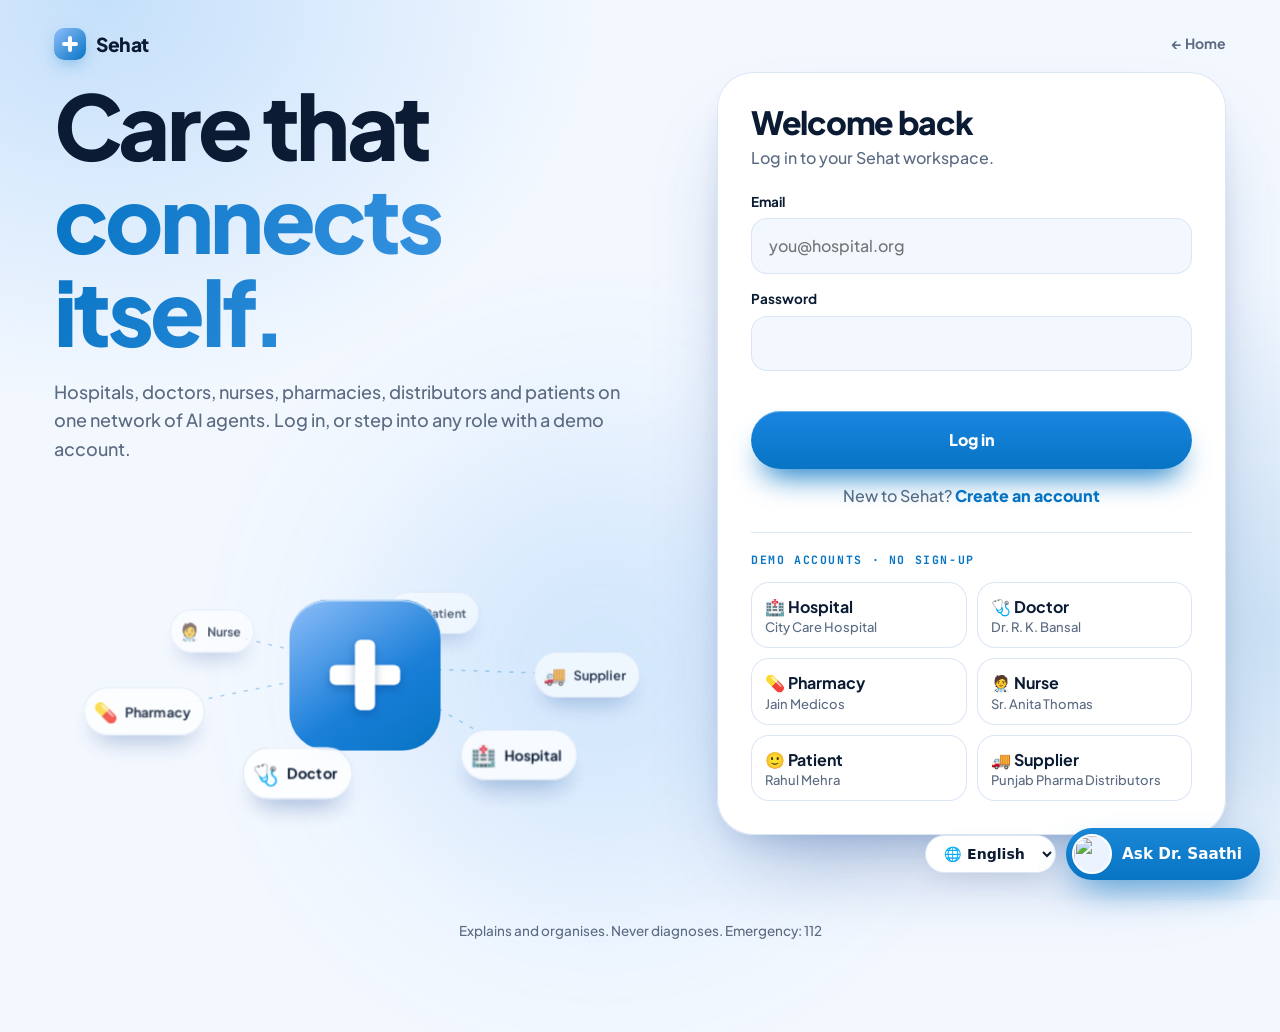
==== app.html @ 888f2907 "feat(journal): richer daily check-in with live summary and guidance Emoji moods, symptom chips, pain" ====
<!doctype html>
<html lang="en">
<head>
<meta charset="utf-8">
<meta name="viewport" content="width=device-width,initial-scale=1">
<script>try{var th=localStorage.getItem("sehat_theme");if(th!=="dark"&&th!=="light")th=matchMedia("(prefers-color-scheme: dark)").matches?"dark":"light";document.documentElement.dataset.theme=th}catch(e){document.documentElement.dataset.theme="light"}</script>
<meta name="theme-color" content="#0774C4">
<title>Sehat · Workspace</title>
<link rel="icon" href="/favicon.svg?v=2" type="image/svg+xml">
<link rel="preconnect" href="https://fonts.googleapis.com"><link rel="stylesheet" href="https://fonts.googleapis.com/css2?family=Manrope:wght@600;700;800&family=Outfit:wght@500;600;700&family=IBM+Plex+Mono:wght@500;600&family=Plus+Jakarta+Sans:wght@400;500;600;700&display=swap">
<link rel="stylesheet" href="style.css?v=10">
</head>
<body>
<header class="topbar">
  <a class="brand" href="/" aria-label="Sehat home"><span class="brand-mark" aria-hidden="true"></span><span class="brand-name">Sehat</span></a>
  <div class="top-right">
    <span class="pill" id="netChip"></span><span class="userchip" id="userChip"></span>
    <button type="button" class="themebtn" onclick="flipTheme()" aria-label="Switch theme">◐</button>
    <button class="btn sm ghost" onclick="logout()">Switch role</button>
  </div>
</header>
<div class="shell">
  <aside class="side">
    <div class="org" id="org"></div>
    <nav class="nav" id="nav" aria-label="Main"></nav>
  </aside>
  <main class="main" id="main"></main>
</div>
<div id="toast"></div>
<script>function flipTheme(){var t=document.documentElement.dataset.theme==="dark"?"light":"dark";document.documentElement.dataset.theme=t;try{localStorage.setItem("sehat_theme",t)}catch(e){}}</script>
<script src="data.js?v=11"></script>
<script src="app.js?v=13"></script>
<script src="suites.js?v=15"></script>
<script src="journal.js?v=11"></script>
<script src="https://cdn.jsdelivr.net/npm/tesseract.js@5.1.0/dist/tesseract.min.js"></script>
<script>
// network status chip: shows whether this screen is live-synced with other devices in the same room
function paintNet(){var c=document.getElementById('netChip');if(!c||typeof Store==='undefined')return;var n=Store.cloud,t={live:['ok','● Live network'],connecting:['warn','◌ Connecting…'],error:['bad','● Offline · this device only'],off:['','● This device only']}[n.status]||['',''];c.className='pill '+t[0];c.textContent=t[1]+(n.status==='live'?' · room '+n.room:'');c.title='Every device that opens Sehat in room '+n.room+' shares the same live data. Join another room with ?room=NAME';}
addEventListener('sehat-cloud',paintNet);addEventListener('load',paintNet);
</script>
<script src="assistant.js?v=5"></script>
</body>
</html>
---- style.css ----
/* Sehat network hub. Tokens, chrome and components are copied from Sehat Copilot
   (copilot/public/styles.css: base system + the 2026 blue remap at the end) so every
   hub page looks like the patient app. Hub class names (.ghost, .sm, .pill, .kpi) map onto them. */
:root{color-scheme:light;
  --teal:#0774C4;--teal-dark:#055A99;--teal-tint:#EAF3FE;--cyan:#8EBEF9;
  --ink:#0A1B2E;--muted:#5B6B80;--bg:#F3F7FC;--card:rgba(255,255,255,.86);--card-solid:#fff;
  --line:#DCE7F5;--line-light:rgba(220,231,245,.8);
  --ok:#059669;--warn:#D97706;--crit:#DC2626;--ok-bg:#D1FAE5;--warn-bg:#FEF3C7;--crit-bg:#FEE2E2;
  --radius:22px;--radius-sm:12px;
  --mono:"IBM Plex Mono",ui-monospace,Menlo,Consolas,monospace;
  --sans:"Plus Jakarta Sans","Outfit","Noto Sans Devanagari",system-ui,-apple-system,sans-serif;
  --display:"Manrope","Plus Jakarta Sans",system-ui,sans-serif;
  --shadow:0 1px 0 rgba(255,255,255,.9) inset,0 10px 30px -14px rgba(7,40,80,.18),0 1px 2px rgba(7,40,80,.04);
  --shadow-lg:0 1px 0 rgba(255,255,255,.9) inset,0 26px 60px -22px rgba(7,40,80,.28),0 2px 6px rgba(7,40,80,.05);
  /* hub aliases */
  --txt:var(--ink);--mut:var(--muted);--pri:var(--teal);--pri2:var(--cyan);--soft:var(--teal-tint);--bad:var(--crit);--r:var(--radius)}
:root[data-theme="dark"]{color-scheme:dark;
  --teal:#8EBEF9;--teal-dark:#B5D5FC;--teal-tint:rgba(142,190,249,.12);--cyan:#4FA3F0;--ink:#EAF2FD;--muted:#8FA3BD;--bg:#050D18;
  --card:rgba(10,24,42,.72);--card-solid:#0B1A2E;--line:rgba(142,190,249,.12);--line-light:rgba(142,190,249,.08);
  --ok-bg:rgba(5,150,105,.18);--warn-bg:rgba(217,119,6,.18);--crit-bg:rgba(220,38,38,.18);
  --shadow:0 1px 0 rgba(255,255,255,.05) inset,0 18px 40px -16px rgba(0,0,0,.75);
  --shadow-lg:0 1px 0 rgba(255,255,255,.07) inset,0 30px 70px -20px rgba(0,0,0,.85)}
*{box-sizing:border-box}html{-webkit-text-size-adjust:100%;scroll-behavior:smooth}
body{margin:0;background:var(--bg);color:var(--ink);font-family:var(--sans);font-size:15.5px;line-height:1.55;letter-spacing:-.01em;overflow-x:hidden;-webkit-font-smoothing:antialiased}
body::before{content:"";position:fixed;inset:0;z-index:-1;pointer-events:none;background:radial-gradient(70vw 50vw at 85% -10%,rgba(142,190,249,.55),transparent 60%),radial-gradient(50vw 40vw at -5% 105%,rgba(7,116,196,.14),transparent 60%),linear-gradient(180deg,#F7FAFE 0%,#EDF3FB 100%)}
:root[data-theme="dark"] body::before{background:radial-gradient(60vw 45vw at 85% -10%,rgba(7,116,196,.42),transparent 62%),radial-gradient(45vw 40vw at 0% 110%,rgba(142,190,249,.12),transparent 60%),linear-gradient(180deg,#06101D 0%,#040A13 100%)}
a{color:inherit}p{margin:0 0 .6em}
h1,h2,h3,h4,.brand-name{font-family:var(--display);margin:0;line-height:1.25}
h1{font-size:clamp(1.8rem,3vw,2.6rem);font-weight:800;letter-spacing:-.045em;line-height:1.06}h2{font-size:1.5rem;font-weight:800;letter-spacing:-.035em}h3{font-size:1.08rem;font-weight:700;letter-spacing:-.02em}
button,input,select,textarea{font:inherit;color:inherit}

/* top bar + logo (Copilot .topbar / .brand / .brand-mark) */
.topbar{position:sticky;top:0;z-index:30;display:flex;align-items:center;justify-content:space-between;gap:14px;padding:12px 24px;background:rgba(247,250,254,.72);-webkit-backdrop-filter:blur(20px) saturate(160%);backdrop-filter:blur(20px) saturate(160%);border-bottom:1px solid var(--line)}
:root[data-theme="dark"] .topbar{background:rgba(5,13,24,.66)}
.top-right{display:flex;align-items:center;gap:12px;flex-wrap:wrap}
.brand{display:flex;align-items:center;gap:12px;min-width:0;text-decoration:none;color:inherit}
.brand-mark{width:32px;height:32px;border-radius:10px;background:linear-gradient(135deg,#8EBEF9,#0774C4);box-shadow:0 6px 18px -6px rgba(7,116,196,.6);position:relative;flex:none;transition:transform .25s cubic-bezier(.16,1,.3,1)}
.brand:hover .brand-mark{transform:scale(1.08) rotate(3deg)}
.brand-mark::before,.brand-mark::after{content:"";position:absolute;background:#fff;border-radius:2px}
.brand-mark::before{left:14px;top:8px;width:4px;height:16px}.brand-mark::after{left:8px;top:14px;width:16px;height:4px}
.brand-name{font-weight:800;font-size:1.24rem;white-space:nowrap;letter-spacing:-.03em;background:linear-gradient(135deg,var(--ink) 60%,var(--teal-dark) 100%);-webkit-background-clip:text;background-clip:text;-webkit-text-fill-color:transparent}
.userchip{display:inline-flex;align-items:center;gap:8px;border:1px solid var(--line);background:var(--card);border-radius:999px;padding:5px 12px 5px 6px;font-size:.86rem;font-weight:600}
.userchip i{font-style:normal;width:26px;height:26px;border-radius:50%;display:grid;place-items:center;background:var(--teal-tint)}
.themebtn{width:36px;height:36px;border-radius:50%;border:1px solid var(--line);background:var(--card);cursor:pointer;display:grid;place-items:center}

/* buttons (Copilot .btn / .btn.primary / .btn.secondary / .btn.small) */
.btn{display:inline-flex;align-items:center;justify-content:center;gap:8px;font-family:"Outfit",var(--sans);border:0;background:linear-gradient(180deg,#1A86D6 0%,#0774C4 100%);color:#fff;padding:11px 22px;border-radius:999px;cursor:pointer;font-weight:700;font-size:.95rem;text-decoration:none;letter-spacing:-.005em;box-shadow:0 10px 24px -10px rgba(7,116,196,.7),0 1px 0 rgba(255,255,255,.3) inset;transition:transform .25s cubic-bezier(.2,.8,.2,1),box-shadow .25s ease,background .25s ease}
.btn:hover:not(:disabled){transform:translateY(-2px);box-shadow:0 16px 32px -12px rgba(7,116,196,.8),0 1px 0 rgba(255,255,255,.3) inset}
.btn:active{transform:translateY(1px) scale(.97)}
:root[data-theme="dark"] .btn{background:linear-gradient(180deg,#A6CCFA 0%,#8EBEF9 100%);color:#04213F}
.btn.ghost{background:rgba(255,255,255,.88);color:var(--teal-dark);border:1px solid var(--line);box-shadow:0 1px 2px rgba(15,23,42,.04),inset 0 1px 0 rgba(255,255,255,.85)}
:root[data-theme="dark"] .btn.ghost{background:rgba(142,190,249,.08);color:var(--teal-dark)}
.btn.sm{padding:7px 14px;font-size:.86rem;font-weight:600}
.btn.red{background:linear-gradient(180deg,#EF4444,#DC2626);color:#fff;box-shadow:0 10px 24px -10px rgba(220,38,38,.6)}
.btn:disabled{opacity:.5;cursor:not-allowed;transform:none}
.link{background:none;border:0;color:var(--muted);cursor:pointer;font:inherit;padding:0;text-align:left}.link:hover{color:var(--teal)}

/* surfaces (Copilot .card / .stat / .kicker / .badge / .flag) */
.card{background:var(--card);-webkit-backdrop-filter:blur(14px);backdrop-filter:blur(14px);border:1px solid var(--line);border-radius:var(--radius);padding:22px 24px;box-shadow:var(--shadow);position:relative;transition:transform .45s cubic-bezier(.2,.8,.2,1),box-shadow .45s ease,border-color .3s ease}
.card:hover{box-shadow:var(--shadow-lg)}
/* anything that responds to hover is clickable: lift on hover, press on click, keyboard focus ring */
button.card{font:inherit;color:inherit;text-align:left;width:100%;cursor:pointer}
.card.click{cursor:pointer}.card.click:hover{transform:translateY(-3px);border-color:rgba(142,190,249,.75)}.card.click:active{transform:translateY(0) scale(.98)}
.card.click:focus-visible{outline:3px solid rgba(142,190,249,.8);outline-offset:2px}
.kpi.click span{transition:color .2s}.kpi.click:hover span{color:var(--teal-dark)}
.feed div.click{cursor:pointer;border-radius:12px;padding-left:8px;padding-right:8px;margin:0 -8px;transition:background .2s}.feed div.click:hover{background:var(--teal-tint)}.feed div.click:active{transform:scale(.99)}
.feed .go{color:var(--teal);font-weight:700;opacity:0;transition:opacity .2s}.feed div.click:hover .go{opacity:1}
.grid{display:grid;gap:16px}.g2{grid-template-columns:repeat(2,minmax(0,1fr))}.g3{grid-template-columns:repeat(3,minmax(0,1fr))}.g4{grid-template-columns:repeat(4,minmax(0,1fr))}
@media(max-width:900px){.g3,.g4{grid-template-columns:1fr 1fr}.g2{grid-template-columns:1fr}}@media(max-width:560px){.g3,.g4{grid-template-columns:1fr}}
.row{display:flex;gap:12px;align-items:center;flex-wrap:wrap}.sp{flex:1}
.muted{color:var(--muted);font-size:.88rem}
.pill{display:inline-flex;align-items:center;gap:6px;border-radius:999px;padding:2px 10px;font-size:.8rem;font-weight:700;line-height:1.5;white-space:nowrap;border:1px solid rgba(7,116,196,.25);color:var(--teal-dark);background:var(--teal-tint)}
.pill.ok{color:var(--ok);background:var(--ok-bg);border-color:rgba(16,185,129,.3)}
.pill.warn{color:var(--warn);background:var(--warn-bg);border-color:rgba(245,158,11,.35)}
.pill.bad{color:var(--crit);background:var(--crit-bg);border-color:rgba(239,68,68,.35)}
.eyebrow,.kicker{font-family:var(--mono);font-size:.72rem;font-weight:600;text-transform:uppercase;letter-spacing:.18em;color:var(--teal)}
.kicker::before{content:"";display:inline-block;width:18px;height:1px;background:currentColor;vertical-align:middle;margin-right:10px;opacity:.7}
.kpi{border-radius:22px;padding:20px 22px;overflow:hidden}
.kpi b{display:block;font-family:var(--display);font-size:2.3rem;font-weight:800;line-height:1;letter-spacing:-.03em;margin-bottom:6px;color:var(--teal-dark)}
.kpi span{color:var(--muted);font-size:.92rem;font-weight:600}
.ai{display:flex;gap:12px;align-items:flex-start;border-radius:16px;padding:14px 16px;background:linear-gradient(135deg,rgba(7,116,196,.10),rgba(142,190,249,.08));border:1px solid rgba(7,116,196,.22);margin-bottom:14px}
.ai b{color:var(--teal-dark)}

/* forms + tables */
input,select,textarea{width:100%;background:var(--card-solid);border:1px solid var(--line);color:var(--ink);border-radius:14px;padding:10px 13px;font:inherit;transition:border-color .2s ease,box-shadow .2s ease}
input:focus,select:focus,textarea:focus{border-color:var(--teal);box-shadow:0 0 0 4px rgba(142,190,249,.35);outline:none}
:focus-visible{outline:3px solid rgba(142,190,249,.8);outline-offset:2px}
textarea{min-height:90px;resize:vertical}label{display:block;font-size:.84rem;font-weight:600;color:var(--muted);margin:12px 0 5px}
table{width:100%;border-collapse:collapse;font-size:.92rem}th,td{text-align:left;padding:10px 8px;border-bottom:1px solid var(--line)}
th{font-family:var(--mono);color:var(--muted);font-weight:600;font-size:.7rem;text-transform:uppercase;letter-spacing:.1em}

/* app shell (Copilot .shell / .nav / .main) */
.shell{display:grid;grid-template-columns:250px minmax(0,1fr);max-width:1360px;margin:0 auto;gap:16px}
.side{position:sticky;top:64px;align-self:start;display:flex;flex-direction:column;gap:12px;padding:22px 12px;max-height:calc(100vh - 64px);overflow:auto}
.org{border-radius:16px;padding:12px 14px;font-size:.84rem;background:var(--card);border:1px solid var(--line);box-shadow:var(--shadow)}.org b{display:block;font-family:var(--display);font-size:1rem}
.nav{display:flex;flex-direction:column;gap:4px}
.nav a{display:flex;align-items:center;gap:10px;border:1px solid transparent;padding:11px 14px;border-radius:14px;cursor:pointer;color:var(--muted);font-weight:600;font-size:.94rem;text-decoration:none;position:relative;overflow:hidden;transition:background .25s ease,color .25s ease,transform .25s ease}
.nav a:hover{background:rgba(7,116,196,.08);color:var(--ink);transform:translateX(3px)}
.nav a.on{background:linear-gradient(90deg,rgba(142,190,249,.22),rgba(142,190,249,0));color:var(--teal-dark);font-weight:700}
.nav a.on::before{content:"";position:absolute;left:0;top:8px;bottom:8px;width:4px;border-radius:0 4px 4px 0;background:linear-gradient(180deg,#8EBEF9,#0774C4);box-shadow:0 0 14px rgba(7,116,196,.6)}
.nav .h{font-family:var(--mono);font-size:.68rem;text-transform:uppercase;letter-spacing:.14em;color:var(--muted);margin:14px 14px 4px}
.nav a.ws{background:linear-gradient(180deg,#1A86D6,#0774C4);color:#fff}
.main{padding:24px 28px 48px;min-width:0}
.main.rise>*{animation:v3rise .5s cubic-bezier(.2,.8,.2,1) both}
@keyframes v3rise{from{opacity:0;transform:translateY(14px)}to{opacity:1;transform:none}}
.head{margin-bottom:22px}.head p{margin:6px 0 0;color:var(--muted);font-size:1.04rem;max-width:62ch}
@media(max-width:820px){.shell{grid-template-columns:1fr}.side{position:static;max-height:none}.main{padding:18px 16px}.topbar{padding:10px 16px}}

/* hub widgets */
.agent{display:flex;flex-direction:column;gap:6px}.agent .ic{font-size:26px}.agent p{margin:0;color:var(--muted);font-size:.88rem;flex:1}
.feed div{padding:9px 0;border-bottom:1px solid var(--line);font-size:.92rem}.feed small{color:var(--muted)}
.steps{display:flex;gap:4px;margin:10px 0}.steps span{flex:1;height:6px;border-radius:9px;background:var(--line)}.steps span.on{background:linear-gradient(90deg,#8EBEF9,#0774C4)}
.msg{padding:9px 13px;border-radius:16px;margin:6px 0;max-width:80%;font-size:.92rem}.msg.me{background:var(--teal);color:#fff;margin-left:auto}.msg.them{background:var(--teal-tint)}
#toast{position:fixed;bottom:20px;right:20px;background:var(--ink);color:var(--bg);padding:11px 18px;border-radius:999px;font-weight:600;opacity:0;transition:.25s;pointer-events:none;z-index:50}#toast.on{opacity:1}
.hero-card{padding:34px 38px;border-radius:28px;color:#EAF2FD;border:1px solid rgba(142,190,249,.35);position:relative;overflow:hidden;margin-bottom:20px;
  background:radial-gradient(120% 140% at 100% 0%,rgba(142,190,249,.55) 0%,rgba(142,190,249,0) 45%),radial-gradient(90% 120% at 0% 100%,rgba(3,40,80,.9) 0%,rgba(3,40,80,0) 60%),linear-gradient(135deg,#0774C4 0%,#04437A 100%);
  box-shadow:0 40px 80px -30px rgba(7,116,196,.6),0 1px 0 rgba(255,255,255,.25) inset}
.hero-card .eyebrow{color:#B9D7FB}.hero-card h2{font-size:clamp(26px,3vw,40px);max-width:620px;margin:6px 0 8px;color:#fff}.hero-card p{max-width:62%;margin:0;color:#DCEBFD}
.hero-card .orbic{position:absolute;right:46px;top:50%;transform:translateY(-50%);font-size:64px;filter:drop-shadow(0 0 26px rgba(142,190,249,.75))}
@media(max-width:720px){.hero-card p{max-width:100%}.hero-card .orbic{display:none}}
.tabs{display:inline-flex;flex-wrap:wrap;gap:4px;border-radius:999px;padding:4px;background:rgba(7,116,196,.06);border:1px solid var(--line);margin-bottom:20px}
.tabs button{border:0;background:none;border-radius:999px;padding:8px 16px;font-weight:600;font-size:.88rem;color:var(--muted);cursor:pointer}
.tabs button.on{background:var(--card-solid);color:var(--teal-dark);box-shadow:0 4px 14px -6px rgba(7,40,80,.3)}
.chips{display:flex;flex-wrap:wrap;gap:6px}.chips button{border:1px solid var(--line);background:var(--card);color:var(--ink);border-radius:999px;padding:6px 12px;font:inherit;font-size:.86rem;cursor:pointer}.chips button.on{background:var(--teal);border-color:var(--teal);color:#fff}
.scale{display:flex;gap:6px}.scale button{width:38px;height:38px;border-radius:50%;border:1px solid var(--line);background:var(--card);color:var(--ink);cursor:pointer;font:inherit}.scale button.on{background:var(--teal);color:#fff;border-color:var(--teal)}
.famchip{display:flex;gap:6px;flex-wrap:wrap;margin-bottom:16px}.famchip button{border:1px solid var(--line);background:var(--card);border-radius:999px;padding:6px 14px;cursor:pointer;font:inherit;color:var(--ink)}.famchip button.on{border-color:var(--teal);background:var(--teal-tint);color:var(--teal-dark);font-weight:600}

/* login */
.login-shell{min-height:100dvh;display:grid;grid-template-columns:1.1fr 1fr;gap:7vw;align-items:center;padding:5vw 8vw}
.login-story h1{font-size:clamp(42px,5.4vw,74px);line-height:1.02;margin:30px 0 16px}.login-story p{max-width:430px;color:var(--muted)}
.orb{width:130px;height:130px;display:grid;place-items:center;font-size:58px;border-radius:36px;background:linear-gradient(135deg,#8EBEF9,#0774C4);color:#fff;box-shadow:0 30px 40px -18px rgba(7,116,196,.45);margin-top:30px}
.login-form{padding:40px;max-width:480px;width:100%}.login-form h2{font-size:38px}.demo-roles{display:grid;grid-template-columns:1fr 1fr;gap:8px;margin-top:10px}
.demo-roles button{background:var(--card-solid);border:1px solid var(--line);border-radius:14px;padding:10px 12px;text-align:left;cursor:pointer;font:inherit;color:var(--ink);transition:border-color .2s,transform .2s}.demo-roles button:hover{border-color:var(--teal);transform:translateY(-1px)}
@media(max-width:820px){.login-shell{grid-template-columns:1fr;padding:28px 18px}.orb{display:none}}
/* narrow screens and demo panes: sidebar becomes a scrolling tab strip so content starts at the top */
@media(max-width:820px){.userchip,.org,.nav .h{display:none}.side{padding:8px 12px 0}.nav{flex-direction:row;overflow-x:auto;gap:6px}.nav a{white-space:nowrap;padding:8px 12px}.nav a.on::before{display:none}.nav a.on{background:var(--teal-tint)}.hero-card{padding:22px 24px}.tabs{display:flex;flex-wrap:nowrap;overflow-x:auto;border-radius:16px}.tabs button{white-space:nowrap}}
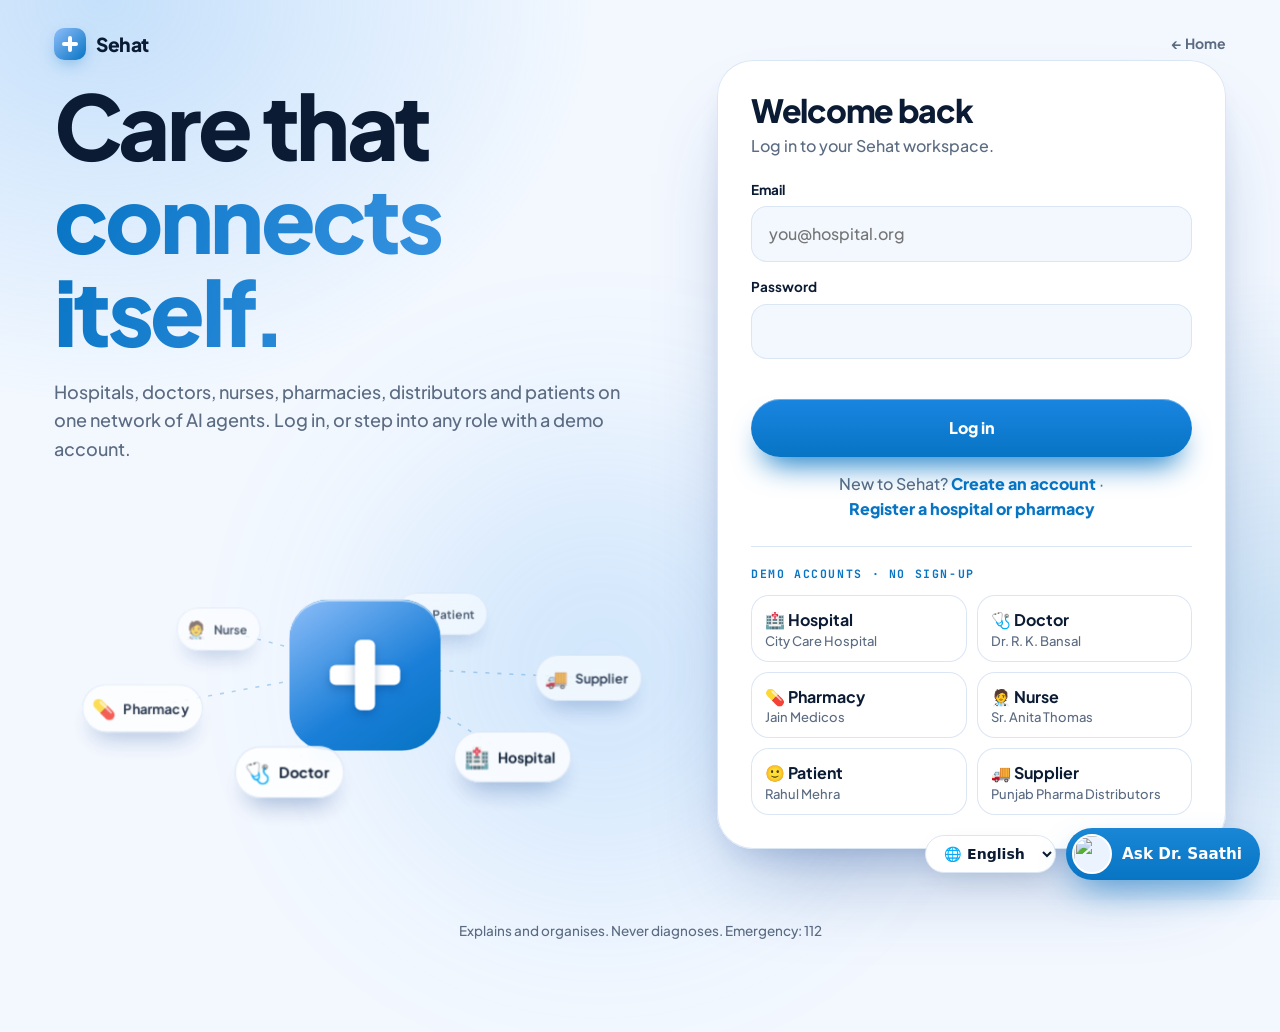
==== commit e95f00fc: "feat: hospital and pharmacy registry with patient choice - Network registry of hospitals (with their" ====
--- a/app.html
+++ b/app.html
@@ -28,9 +28,9 @@
 </div>
 <div id="toast"></div>
 <script>function flipTheme(){var t=document.documentElement.dataset.theme==="dark"?"light":"dark";document.documentElement.dataset.theme=t;try{localStorage.setItem("sehat_theme",t)}catch(e){}}</script>
-<script src="data.js?v=11"></script>
-<script src="app.js?v=13"></script>
-<script src="suites.js?v=15"></script>
+<script src="data.js?v=20"></script>
+<script src="app.js?v=20"></script>
+<script src="suites.js?v=20"></script>
 <script src="journal.js?v=11"></script>
 <script src="https://cdn.jsdelivr.net/npm/tesseract.js@5.1.0/dist/tesseract.min.js"></script>
 <script>
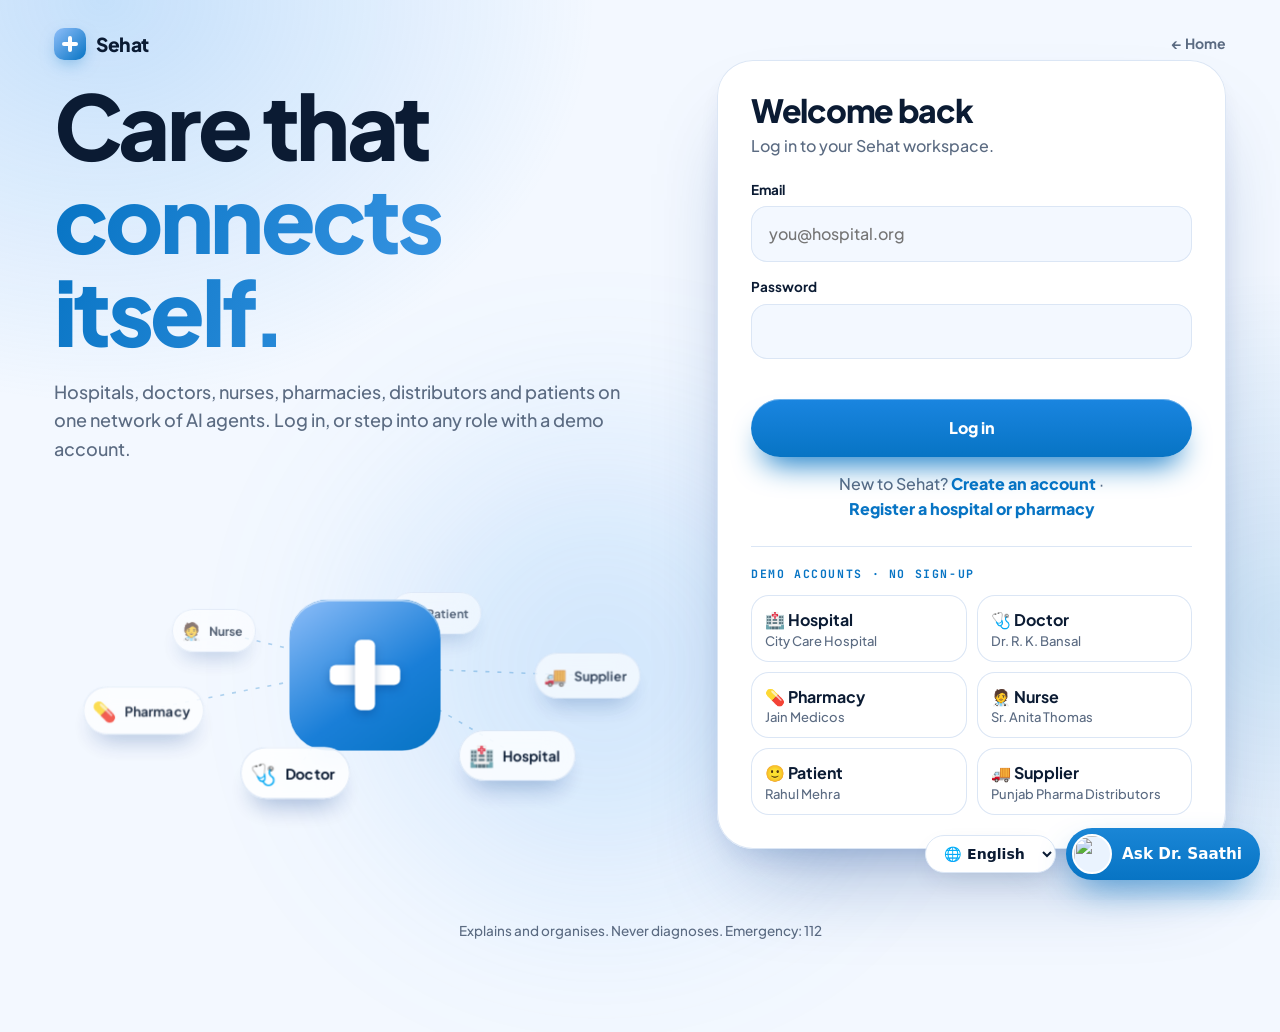
==== commit 3a1a643e: "feat(journal): Health Journal & Daily Guidance layout Welcome header with quick actions, three at-a-" ====
--- a/app.html
+++ b/app.html
@@ -31,7 +31,7 @@
 <script src="data.js?v=20"></script>
 <script src="app.js?v=20"></script>
 <script src="suites.js?v=20"></script>
-<script src="journal.js?v=11"></script>
+<script src="journal.js?v=12"></script>
 <script src="https://cdn.jsdelivr.net/npm/tesseract.js@5.1.0/dist/tesseract.min.js"></script>
 <script>
 // network status chip: shows whether this screen is live-synced with other devices in the same room
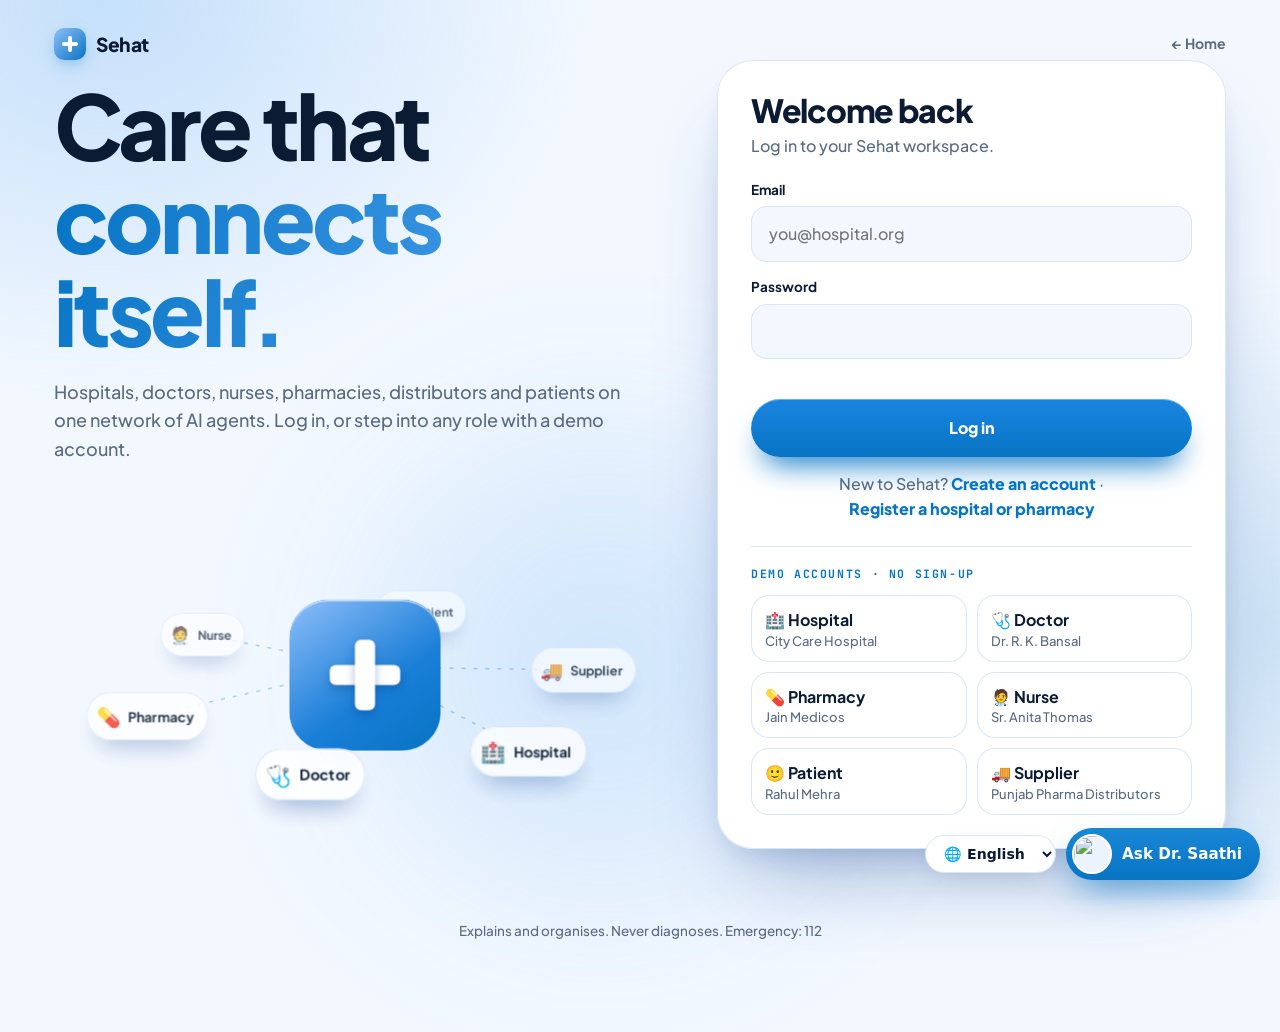
==== commit ba97ffb5: "feat: doctor sign-up, patient-approved pharmacy bills, Senior Mode - Sign-up by role: a doctor joins" ====
--- a/app.html
+++ b/app.html
@@ -28,10 +28,11 @@
 </div>
 <div id="toast"></div>
 <script>function flipTheme(){var t=document.documentElement.dataset.theme==="dark"?"light":"dark";document.documentElement.dataset.theme=t;try{localStorage.setItem("sehat_theme",t)}catch(e){}}</script>
-<script src="data.js?v=20"></script>
-<script src="app.js?v=20"></script>
-<script src="suites.js?v=20"></script>
+<script src="data.js?v=21"></script>
+<script src="app.js?v=22"></script>
+<script src="suites.js?v=21"></script>
 <script src="journal.js?v=12"></script>
+<script src="senior.js?v=2"></script>
 <script src="https://cdn.jsdelivr.net/npm/tesseract.js@5.1.0/dist/tesseract.min.js"></script>
 <script>
 // network status chip: shows whether this screen is live-synced with other devices in the same room
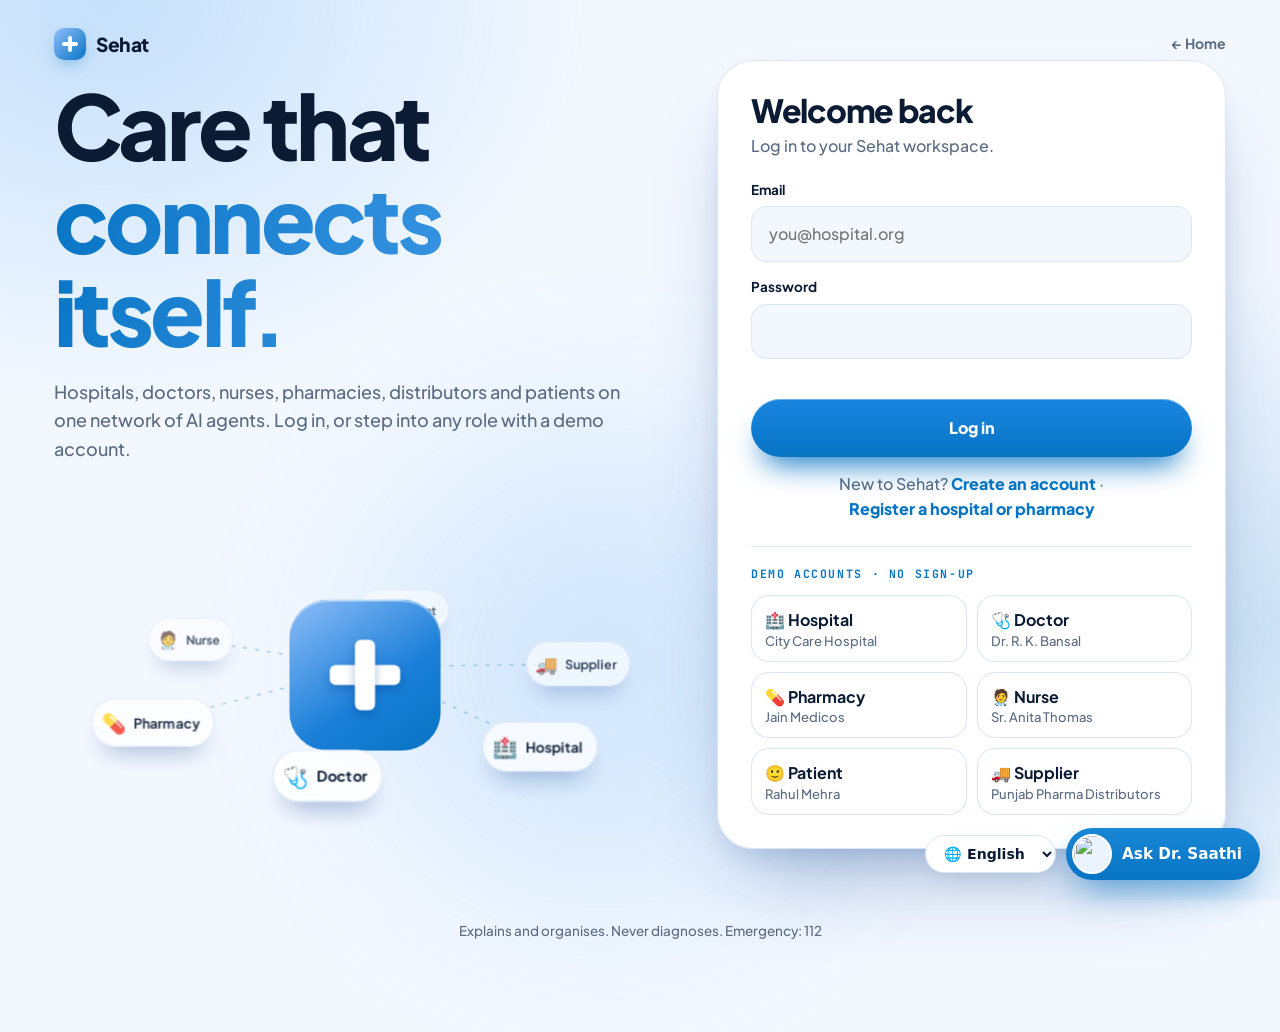
==== commit e4c99975: "fix(privacy): patient activity is private; doctor sees check-ins only with consent Activity lines no" ====
--- a/app.html
+++ b/app.html
@@ -28,11 +28,11 @@
 </div>
 <div id="toast"></div>
 <script>function flipTheme(){var t=document.documentElement.dataset.theme==="dark"?"light":"dark";document.documentElement.dataset.theme=t;try{localStorage.setItem("sehat_theme",t)}catch(e){}}</script>
-<script src="data.js?v=21"></script>
-<script src="app.js?v=22"></script>
-<script src="suites.js?v=21"></script>
-<script src="journal.js?v=12"></script>
-<script src="senior.js?v=2"></script>
+<script src="data.js?v=23"></script>
+<script src="app.js?v=23"></script>
+<script src="suites.js?v=23"></script>
+<script src="journal.js?v=13"></script>
+<script src="senior.js?v=3"></script>
 <script src="https://cdn.jsdelivr.net/npm/tesseract.js@5.1.0/dist/tesseract.min.js"></script>
 <script>
 // network status chip: shows whether this screen is live-synced with other devices in the same room
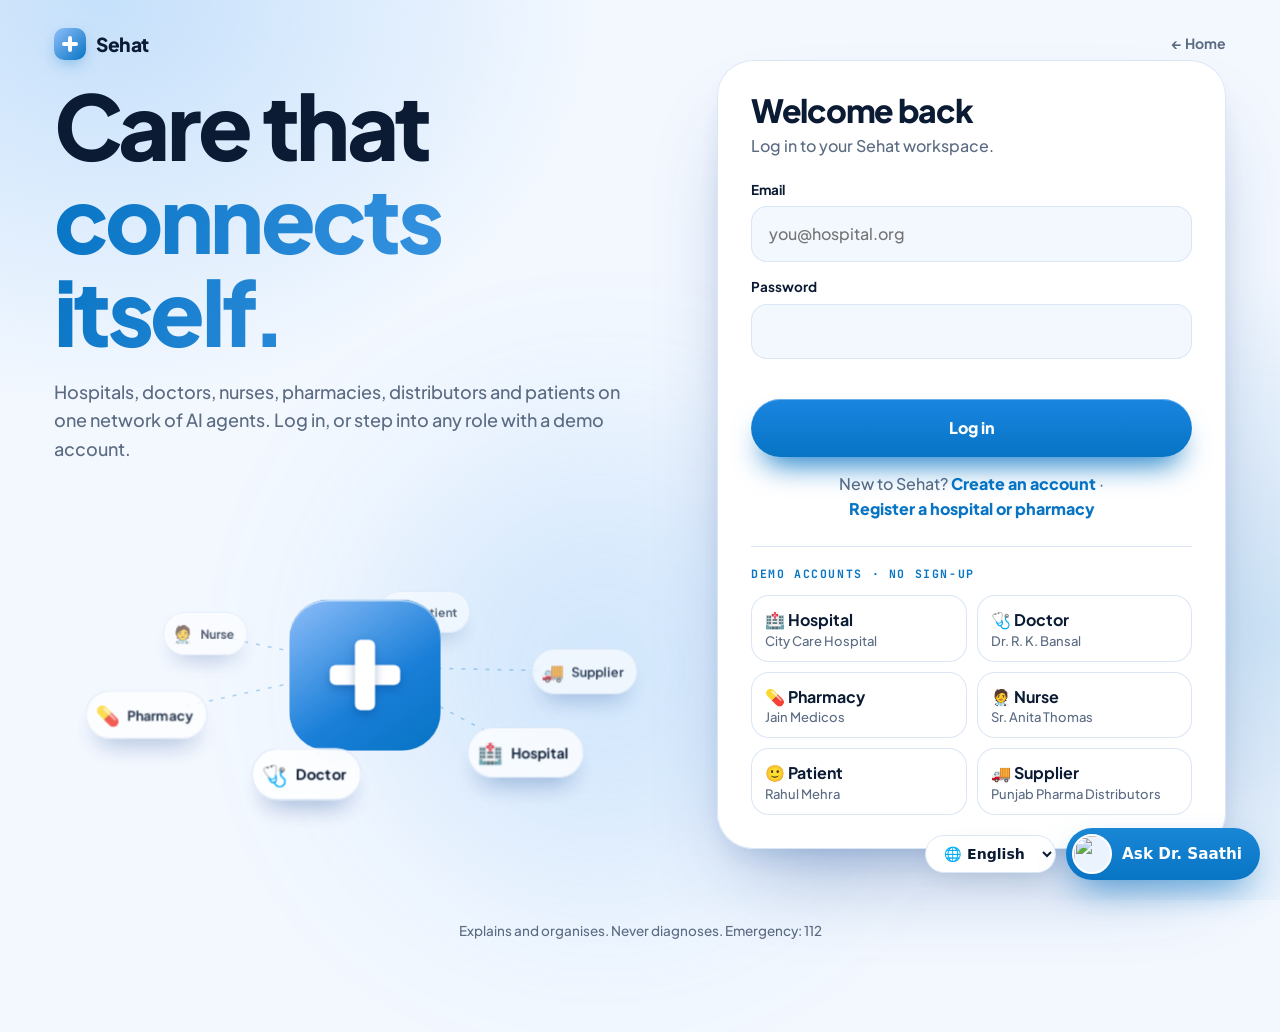
==== commit b4f17a77: "fix(privacy): staff activity reaches only the roles and organisations involved Every activity line n" ====
--- a/app.html
+++ b/app.html
@@ -28,8 +28,8 @@
 </div>
 <div id="toast"></div>
 <script>function flipTheme(){var t=document.documentElement.dataset.theme==="dark"?"light":"dark";document.documentElement.dataset.theme=t;try{localStorage.setItem("sehat_theme",t)}catch(e){}}</script>
-<script src="data.js?v=23"></script>
-<script src="app.js?v=23"></script>
+<script src="data.js?v=24"></script>
+<script src="app.js?v=25"></script>
 <script src="suites.js?v=23"></script>
 <script src="journal.js?v=13"></script>
 <script src="senior.js?v=3"></script>
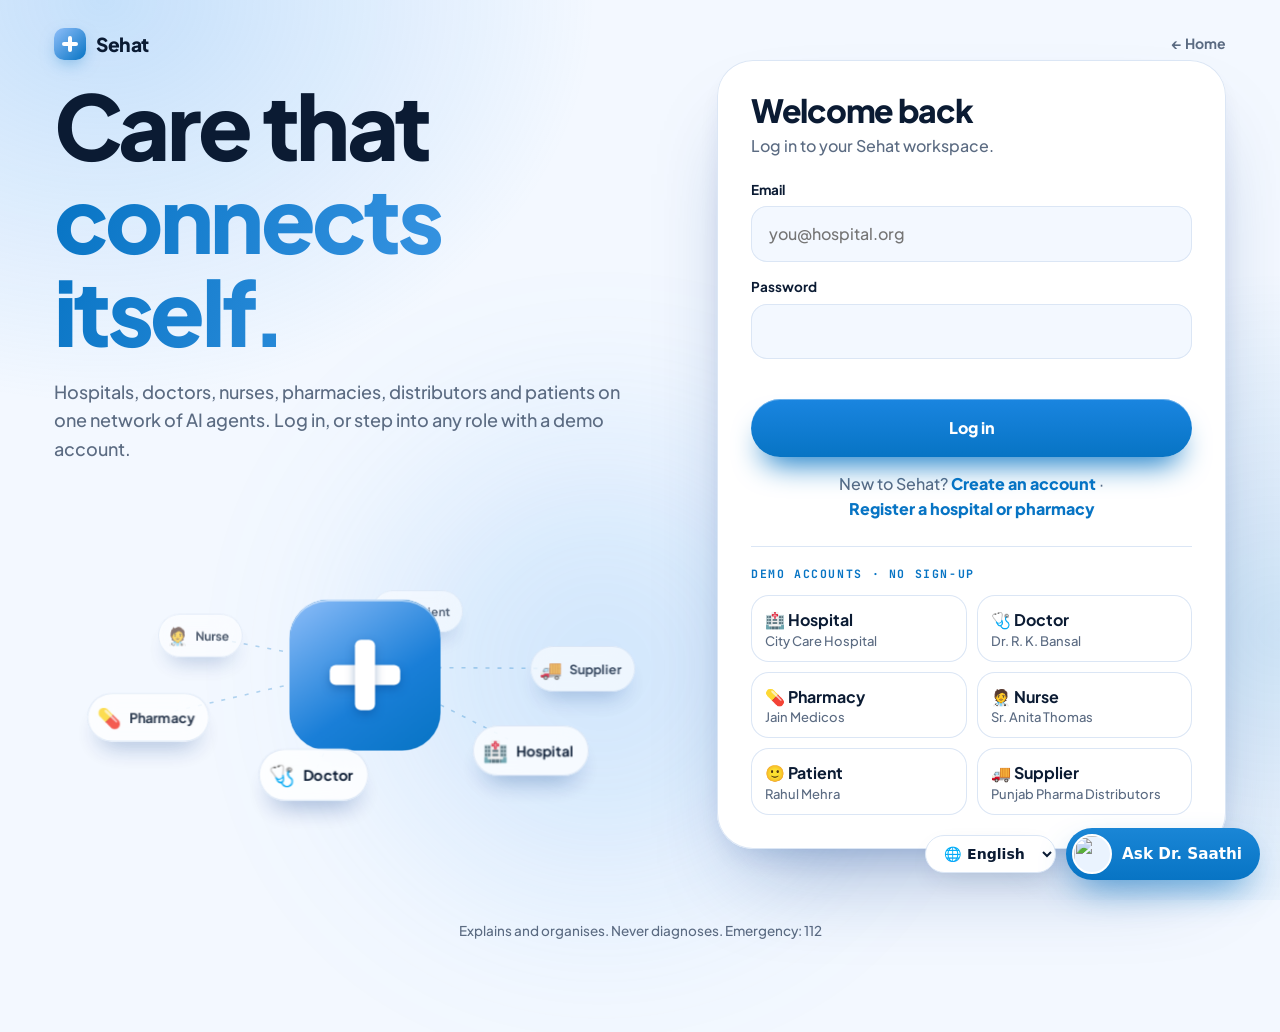
==== commit fe5e2253: "feat(senior): every voice language on screen and in speech; cleaner layout Senior Mode text, spoken " ====
--- a/app.html
+++ b/app.html
@@ -32,7 +32,7 @@
 <script src="app.js?v=25"></script>
 <script src="suites.js?v=23"></script>
 <script src="journal.js?v=13"></script>
-<script src="senior.js?v=3"></script>
+<script src="senior.js?v=4"></script>
 <script src="https://cdn.jsdelivr.net/npm/tesseract.js@5.1.0/dist/tesseract.min.js"></script>
 <script>
 // network status chip: shows whether this screen is live-synced with other devices in the same room
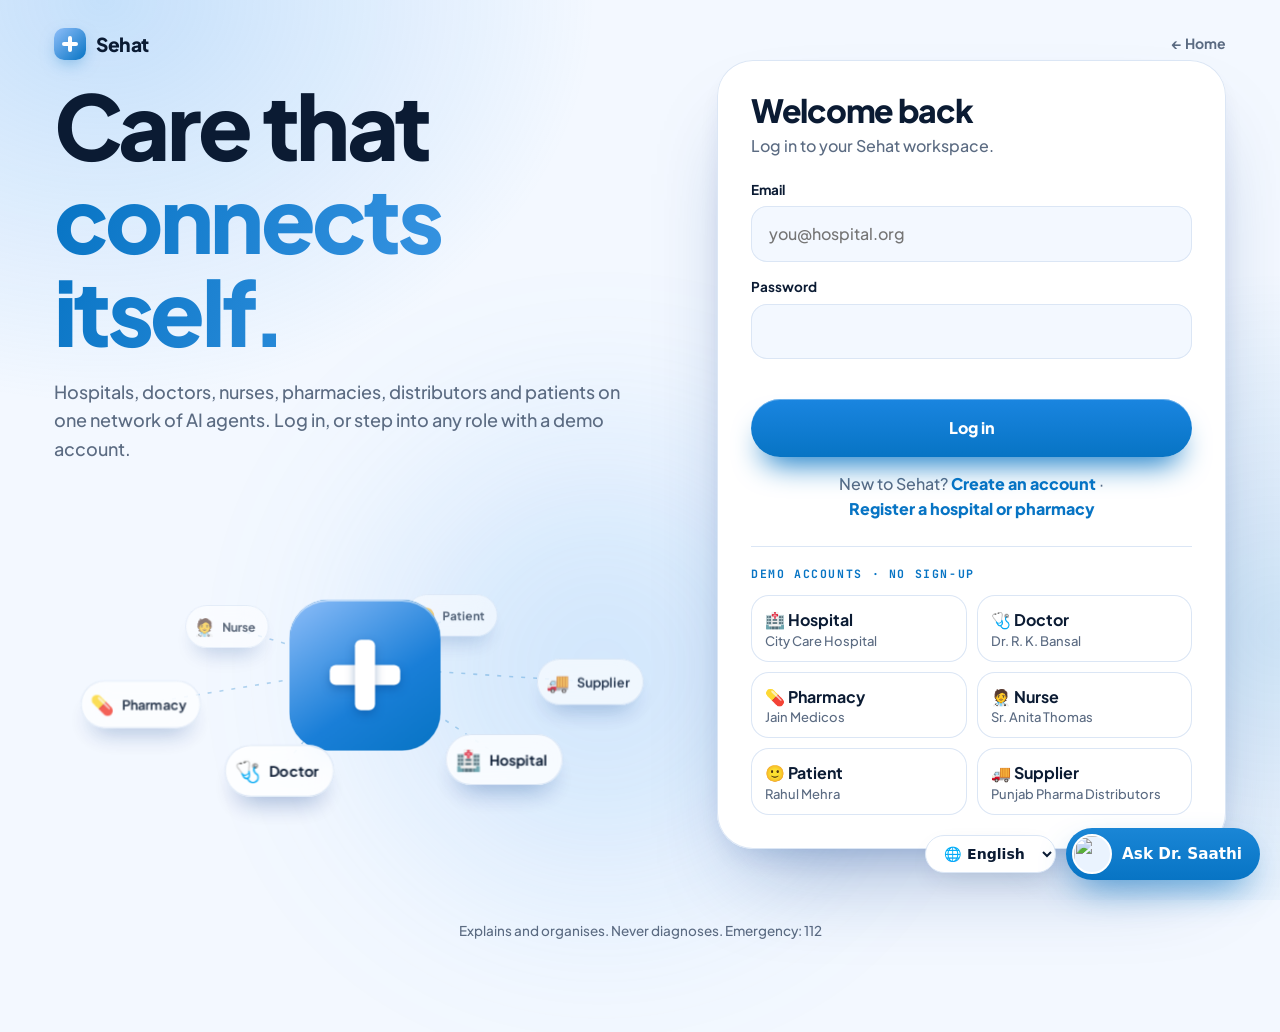
==== commit 697f8254: "feat(pitch): narrated 2-minute demo video built from real app recordings pitch/video/rec.py records " ====
--- a/app.html
+++ b/app.html
@@ -36,7 +36,7 @@
 <script src="https://cdn.jsdelivr.net/npm/tesseract.js@5.1.0/dist/tesseract.min.js"></script>
 <script>
 // network status chip: shows whether this screen is live-synced with other devices in the same room
-function paintNet(){var c=document.getElementById('netChip');if(!c||typeof Store==='undefined')return;var n=Store.cloud,t={live:['ok','● Live network'],connecting:['warn','◌ Connecting…'],error:['bad','● Offline · this device only'],off:['','● This device only']}[n.status]||['',''];c.className='pill '+t[0];c.textContent=t[1]+(n.status==='live'?' · room '+n.room:'');c.title='Every device that opens Sehat in room '+n.room+' shares the same live data. Join another room with ?room=NAME';}
+function paintNet(){var c=document.getElementById('netChip');if(!c||typeof Store==='undefined')return;if(window.top!==window){c.style.display='none';return;}var n=Store.cloud,t={live:['ok','● Live network'],connecting:['warn','◌ Connecting…'],error:['bad','● Offline · this device only'],off:['','● This device only']}[n.status]||['',''];c.className='pill '+t[0];c.textContent=t[1]+(n.status==='live'?' · room '+n.room:'');c.title='Every device that opens Sehat in room '+n.room+' shares the same live data. Join another room with ?room=NAME';}
 addEventListener('sehat-cloud',paintNet);addEventListener('load',paintNet);
 </script>
 <script src="assistant.js?v=5"></script>
